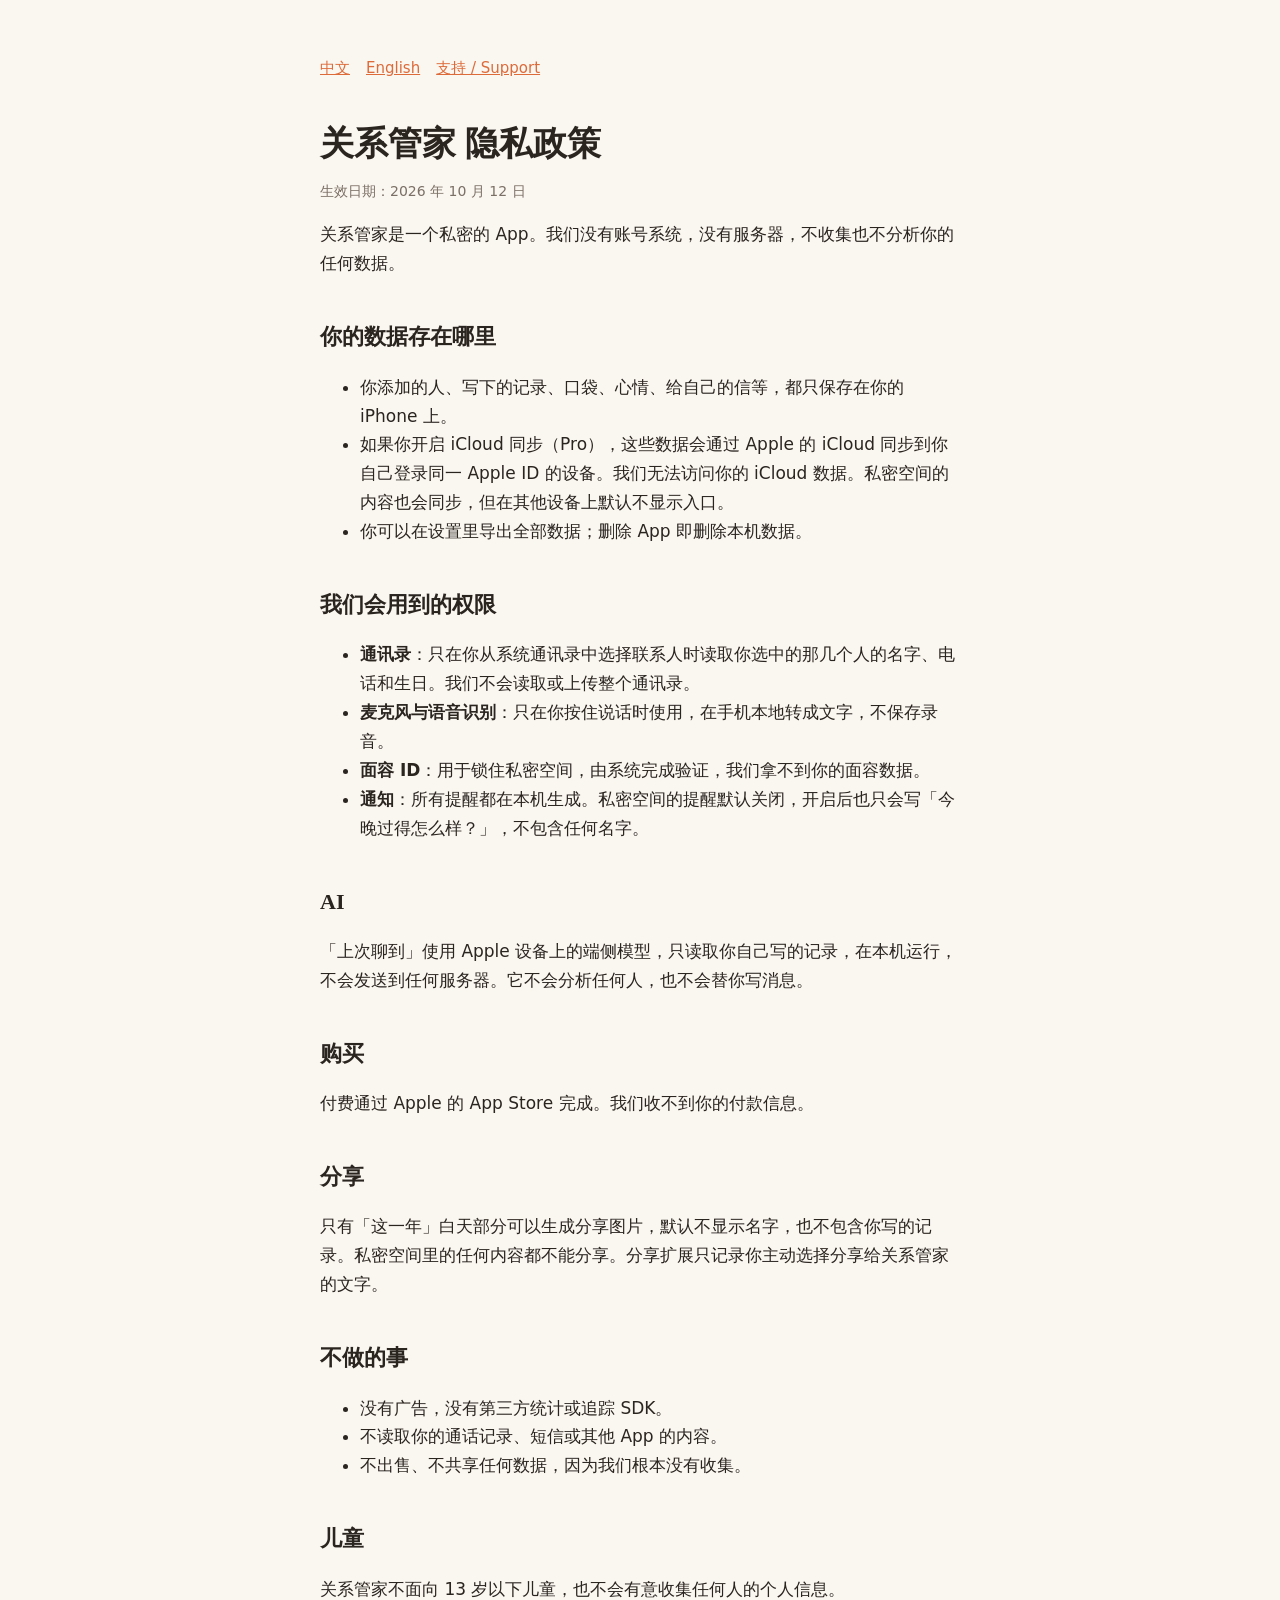
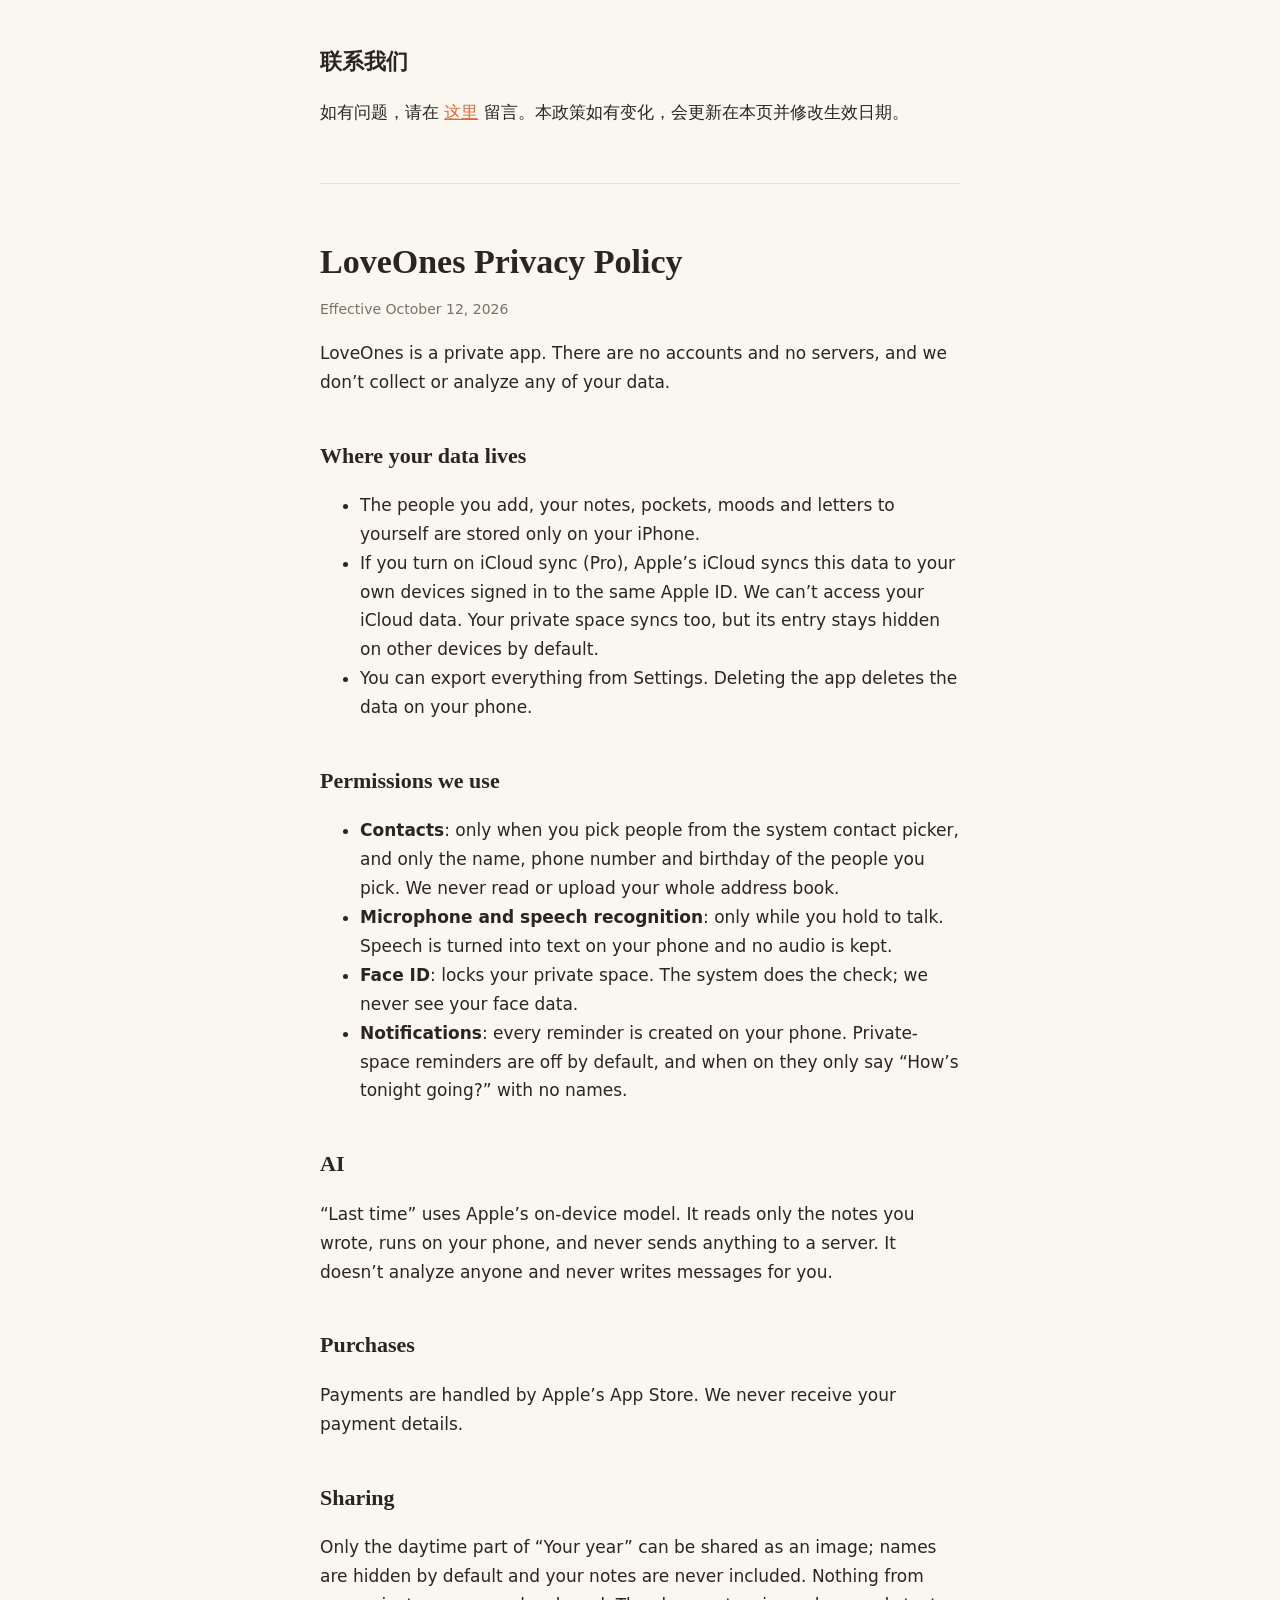
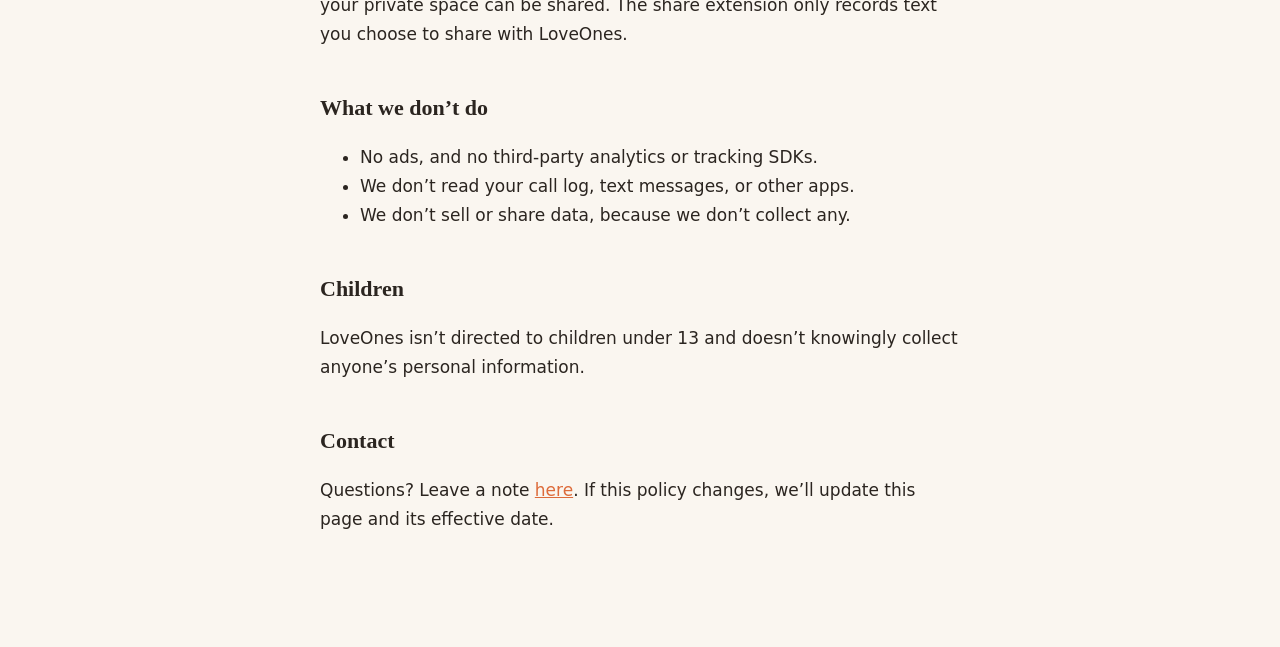
==== index.html @ e5aad5be "Privacy policy and support pages Claude-Session: https://claude.ai/code/session_01VWY68t4AtbtxGLGAdq" ====
<!doctype html>
<html lang="zh-Hans">
<head>
<meta charset="utf-8"><meta name="viewport" content="width=device-width, initial-scale=1">
<title>关系管家 · 隐私政策 / LoveOnes Privacy Policy</title>
<link rel="stylesheet" href="style.css">
</head>
<body><main>
<nav><a href="#zh">中文</a><a href="#en">English</a><a href="support.html">支持 / Support</a></nav>

<section id="zh">
<h1>关系管家 隐私政策</h1>
<p class="muted">生效日期：2026 年 10 月 12 日</p>
<p>关系管家是一个私密的 App。我们没有账号系统，没有服务器，不收集也不分析你的任何数据。</p>

<h2>你的数据存在哪里</h2>
<ul>
<li>你添加的人、写下的记录、口袋、心情、给自己的信等，都只保存在你的 iPhone 上。</li>
<li>如果你开启 iCloud 同步（Pro），这些数据会通过 Apple 的 iCloud 同步到你自己登录同一 Apple ID 的设备。我们无法访问你的 iCloud 数据。私密空间的内容也会同步，但在其他设备上默认不显示入口。</li>
<li>你可以在设置里导出全部数据；删除 App 即删除本机数据。</li>
</ul>

<h2>我们会用到的权限</h2>
<ul>
<li><b>通讯录</b>：只在你从系统通讯录中选择联系人时读取你选中的那几个人的名字、电话和生日。我们不会读取或上传整个通讯录。</li>
<li><b>麦克风与语音识别</b>：只在你按住说话时使用，在手机本地转成文字，不保存录音。</li>
<li><b>面容 ID</b>：用于锁住私密空间，由系统完成验证，我们拿不到你的面容数据。</li>
<li><b>通知</b>：所有提醒都在本机生成。私密空间的提醒默认关闭，开启后也只会写「今晚过得怎么样？」，不包含任何名字。</li>
</ul>

<h2>AI</h2>
<p>「上次聊到」使用 Apple 设备上的端侧模型，只读取你自己写的记录，在本机运行，不会发送到任何服务器。它不会分析任何人，也不会替你写消息。</p>

<h2>购买</h2>
<p>付费通过 Apple 的 App Store 完成。我们收不到你的付款信息。</p>

<h2>分享</h2>
<p>只有「这一年」白天部分可以生成分享图片，默认不显示名字，也不包含你写的记录。私密空间里的任何内容都不能分享。分享扩展只记录你主动选择分享给关系管家的文字。</p>

<h2>不做的事</h2>
<ul>
<li>没有广告，没有第三方统计或追踪 SDK。</li>
<li>不读取你的通话记录、短信或其他 App 的内容。</li>
<li>不出售、不共享任何数据，因为我们根本没有收集。</li>
</ul>

<h2>儿童</h2>
<p>关系管家不面向 13 岁以下儿童，也不会有意收集任何人的个人信息。</p>

<h2>联系我们</h2>
<p>如有问题，请在 <a href="https://github.com/CurryFishBalls9527/loveones-site/issues">这里</a> 留言。本政策如有变化，会更新在本页并修改生效日期。</p>
</section>

<hr>

<section id="en" lang="en">
<h1>LoveOnes Privacy Policy</h1>
<p class="muted">Effective October 12, 2026</p>
<p>LoveOnes is a private app. There are no accounts and no servers, and we don’t collect or analyze any of your data.</p>

<h2>Where your data lives</h2>
<ul>
<li>The people you add, your notes, pockets, moods and letters to yourself are stored only on your iPhone.</li>
<li>If you turn on iCloud sync (Pro), Apple’s iCloud syncs this data to your own devices signed in to the same Apple ID. We can’t access your iCloud data. Your private space syncs too, but its entry stays hidden on other devices by default.</li>
<li>You can export everything from Settings. Deleting the app deletes the data on your phone.</li>
</ul>

<h2>Permissions we use</h2>
<ul>
<li><b>Contacts</b>: only when you pick people from the system contact picker, and only the name, phone number and birthday of the people you pick. We never read or upload your whole address book.</li>
<li><b>Microphone and speech recognition</b>: only while you hold to talk. Speech is turned into text on your phone and no audio is kept.</li>
<li><b>Face ID</b>: locks your private space. The system does the check; we never see your face data.</li>
<li><b>Notifications</b>: every reminder is created on your phone. Private-space reminders are off by default, and when on they only say “How’s tonight going?” with no names.</li>
</ul>

<h2>AI</h2>
<p>“Last time” uses Apple’s on-device model. It reads only the notes you wrote, runs on your phone, and never sends anything to a server. It doesn’t analyze anyone and never writes messages for you.</p>

<h2>Purchases</h2>
<p>Payments are handled by Apple’s App Store. We never receive your payment details.</p>

<h2>Sharing</h2>
<p>Only the daytime part of “Your year” can be shared as an image; names are hidden by default and your notes are never included. Nothing from your private space can be shared. The share extension only records text you choose to share with LoveOnes.</p>

<h2>What we don’t do</h2>
<ul>
<li>No ads, and no third-party analytics or tracking SDKs.</li>
<li>We don’t read your call log, text messages, or other apps.</li>
<li>We don’t sell or share data, because we don’t collect any.</li>
</ul>

<h2>Children</h2>
<p>LoveOnes isn’t directed to children under 13 and doesn’t knowingly collect anyone’s personal information.</p>

<h2>Contact</h2>
<p>Questions? Leave a note <a href="https://github.com/CurryFishBalls9527/loveones-site/issues">here</a>. If this policy changes, we’ll update this page and its effective date.</p>
</section>
</main></body>
</html>
---- style.css ----
:root { --paper:#FAF6F0; --ink:#2B2520; --ink2:#7B7066; --ember:#DD6B3A; --line:rgba(43,37,32,.1); }
@media (prefers-color-scheme: dark) { :root { --paper:#1A1613; --ink:#F2ECE3; --ink2:#A89D91; --ember:#F0864F; --line:rgba(242,236,227,.12); } }
* { box-sizing: border-box; }
body { margin:0; background:var(--paper); color:var(--ink); font: 17px/1.7 -apple-system, "PingFang SC", system-ui, sans-serif; }
main { max-width: 680px; margin: 0 auto; padding: 56px 20px 96px; }
h1 { font-family: "Songti SC", "STSong", "Noto Serif SC", Georgia, serif; font-weight: 700; font-size: 34px; line-height: 1.3; margin: 0 0 8px; }
h2 { font-family: "Songti SC", "STSong", "Noto Serif SC", Georgia, serif; font-size: 22px; margin: 40px 0 8px; }
p, li { color: var(--ink); } .muted { color: var(--ink2); font-size: 14px; }
nav { display:flex; gap:16px; margin-bottom: 40px; font-size: 15px; }
a { color: var(--ember); } hr { border: 0; border-top: 1px solid var(--line); margin: 56px 0; }
.lamp { width: 44px; height: 44px; border-radius: 10px; margin-bottom: 20px; display:block; }
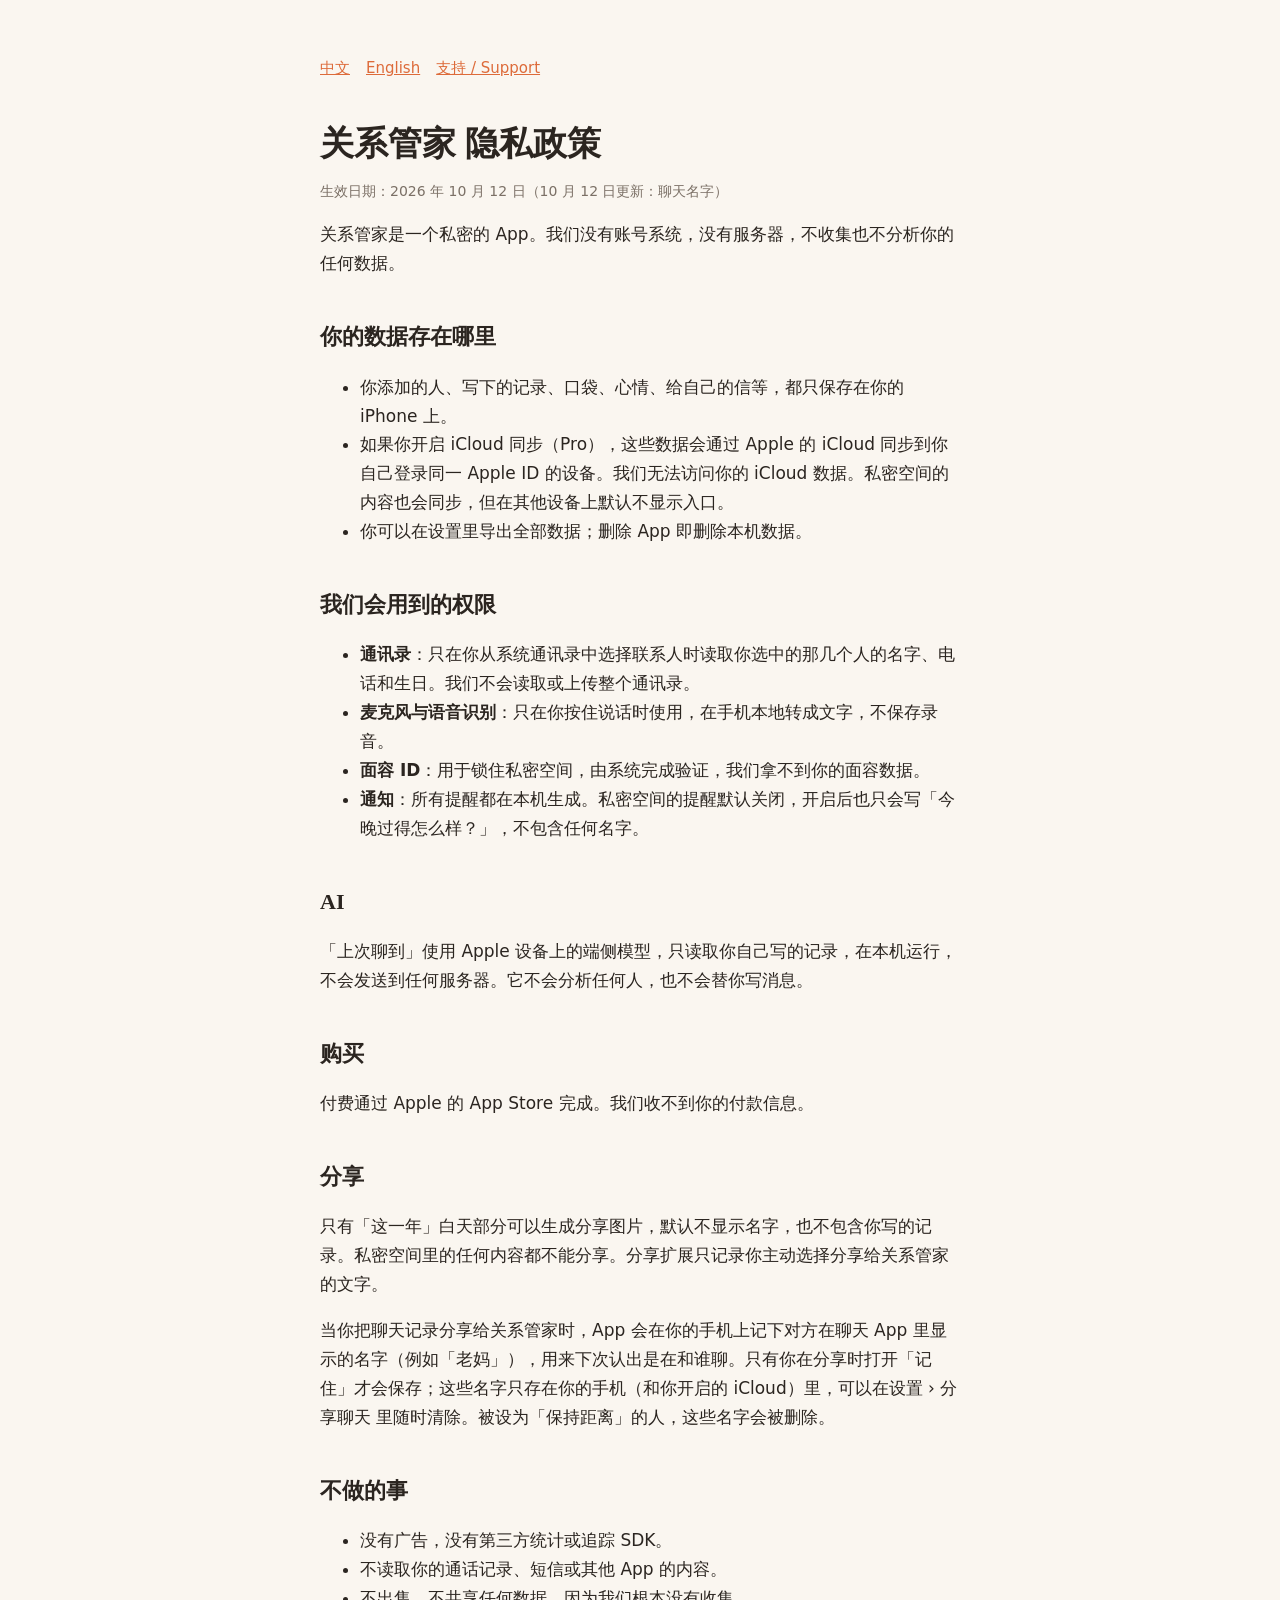
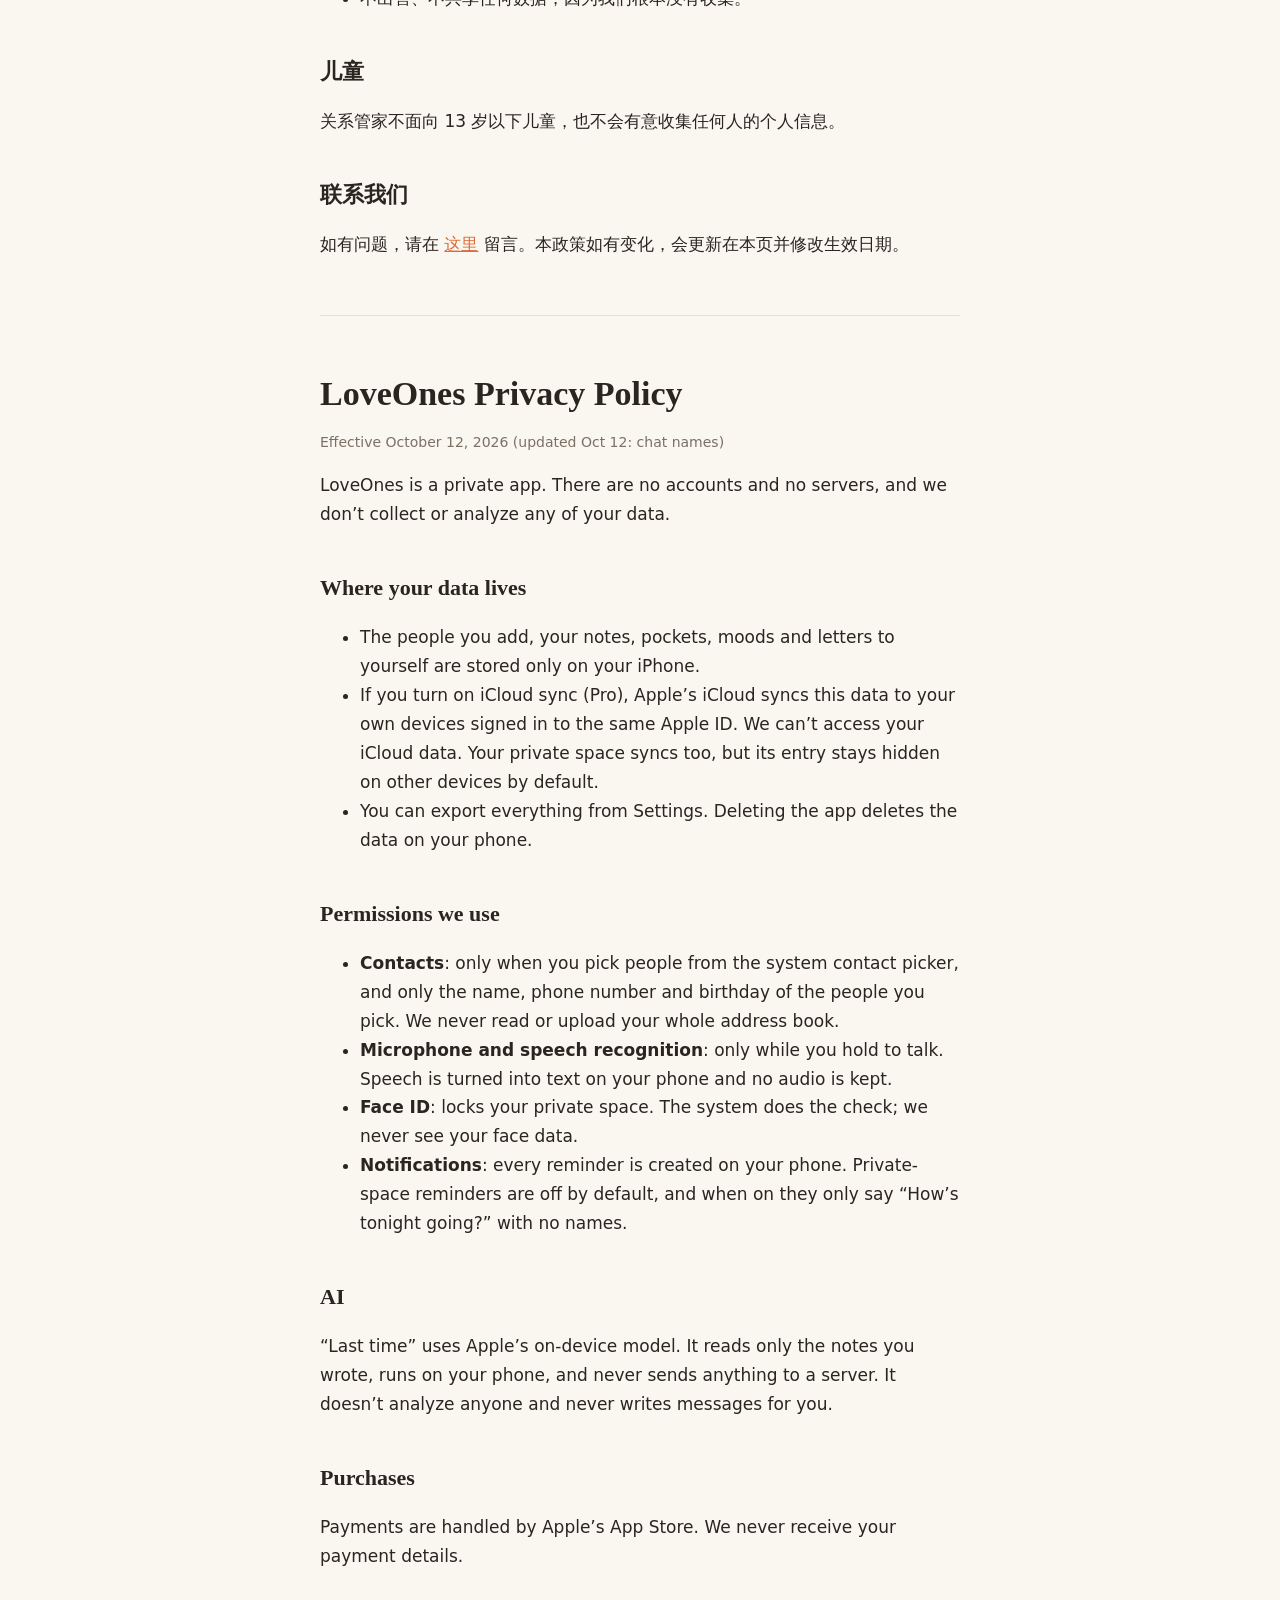
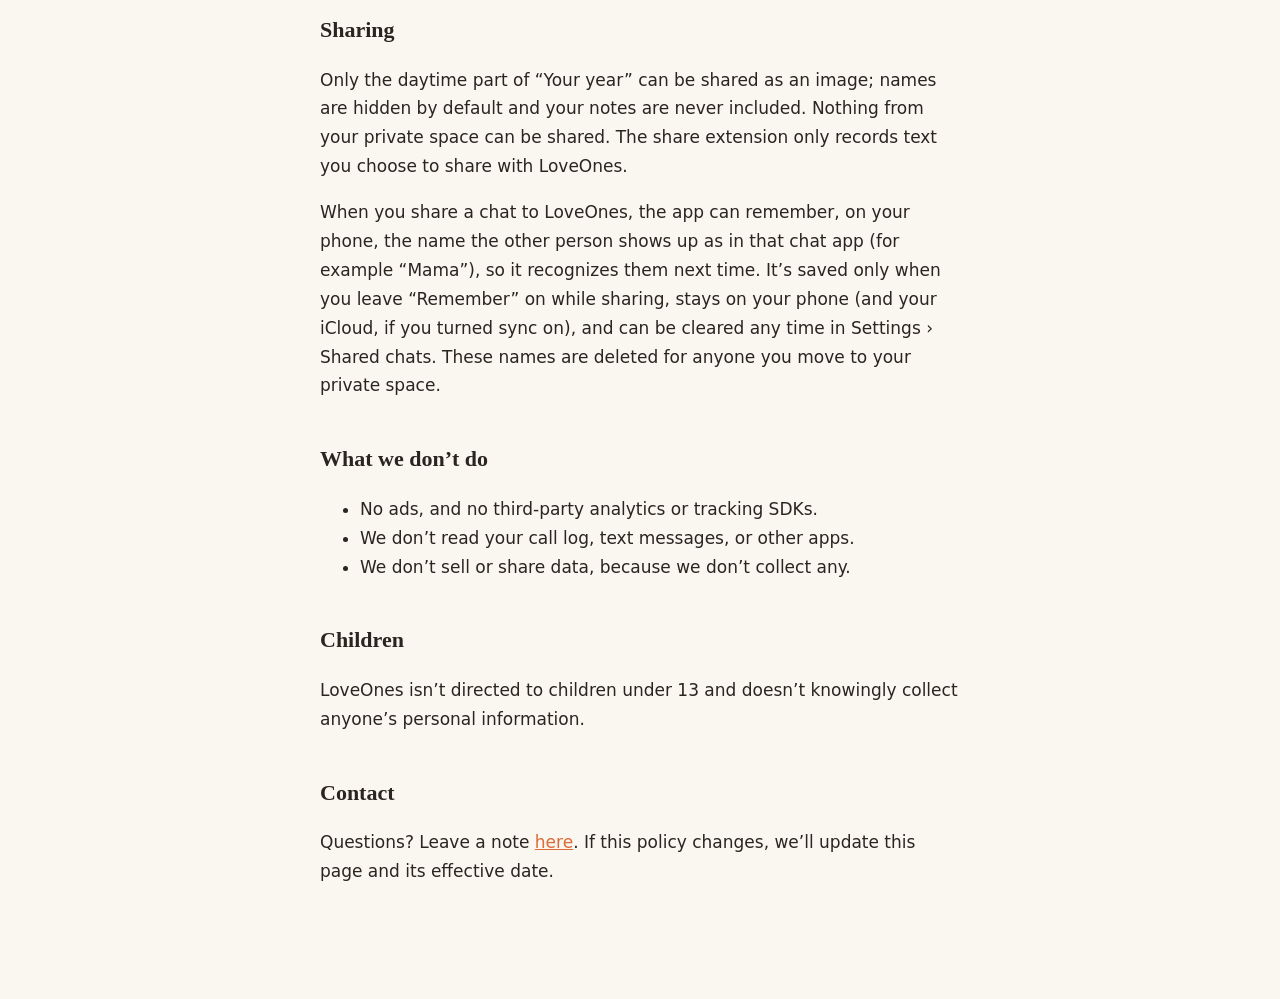
==== commit 9cceae05: "Disclose chat names stored for share matching Claude-Session: https://claude.ai/code/session_01VWY68" ====
--- a/index.html
+++ b/index.html
@@ -10,7 +10,7 @@
 
 <section id="zh">
 <h1>关系管家 隐私政策</h1>
-<p class="muted">生效日期：2026 年 10 月 12 日</p>
+<p class="muted">生效日期：2026 年 10 月 12 日（10 月 12 日更新：聊天名字）</p>
 <p>关系管家是一个私密的 App。我们没有账号系统，没有服务器，不收集也不分析你的任何数据。</p>
 
 <h2>你的数据存在哪里</h2>
@@ -36,6 +36,7 @@
 
 <h2>分享</h2>
 <p>只有「这一年」白天部分可以生成分享图片，默认不显示名字，也不包含你写的记录。私密空间里的任何内容都不能分享。分享扩展只记录你主动选择分享给关系管家的文字。</p>
+<p>当你把聊天记录分享给关系管家时，App 会在你的手机上记下对方在聊天 App 里显示的名字（例如「老妈」），用来下次认出是在和谁聊。只有你在分享时打开「记住」才会保存；这些名字只存在你的手机（和你开启的 iCloud）里，可以在设置 › 分享聊天 里随时清除。被设为「保持距离」的人，这些名字会被删除。</p>
 
 <h2>不做的事</h2>
 <ul>
@@ -55,7 +56,7 @@
 
 <section id="en" lang="en">
 <h1>LoveOnes Privacy Policy</h1>
-<p class="muted">Effective October 12, 2026</p>
+<p class="muted">Effective October 12, 2026 (updated Oct 12: chat names)</p>
 <p>LoveOnes is a private app. There are no accounts and no servers, and we don’t collect or analyze any of your data.</p>
 
 <h2>Where your data lives</h2>
@@ -81,6 +82,7 @@
 
 <h2>Sharing</h2>
 <p>Only the daytime part of “Your year” can be shared as an image; names are hidden by default and your notes are never included. Nothing from your private space can be shared. The share extension only records text you choose to share with LoveOnes.</p>
+<p>When you share a chat to LoveOnes, the app can remember, on your phone, the name the other person shows up as in that chat app (for example “Mama”), so it recognizes them next time. It’s saved only when you leave “Remember” on while sharing, stays on your phone (and your iCloud, if you turned sync on), and can be cleared any time in Settings › Shared chats. These names are deleted for anyone you move to your private space.</p>
 
 <h2>What we don’t do</h2>
 <ul>
